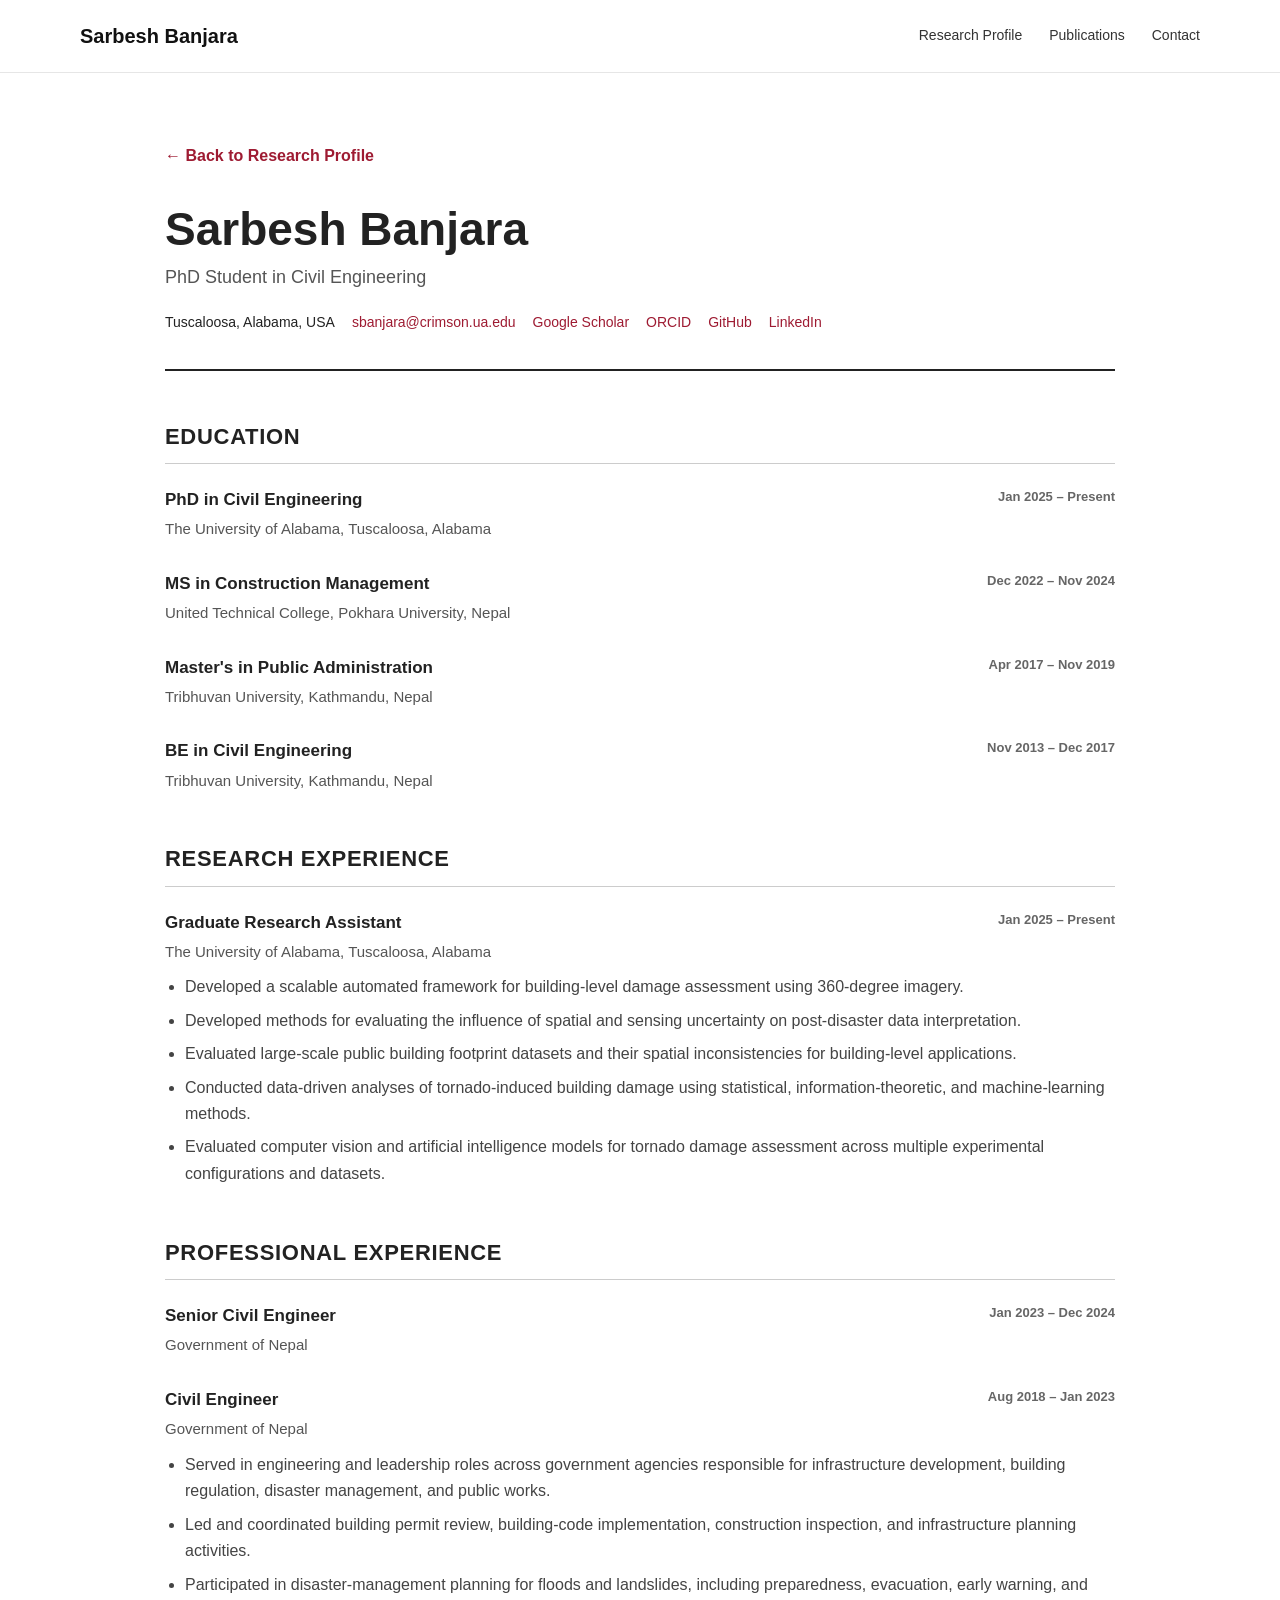
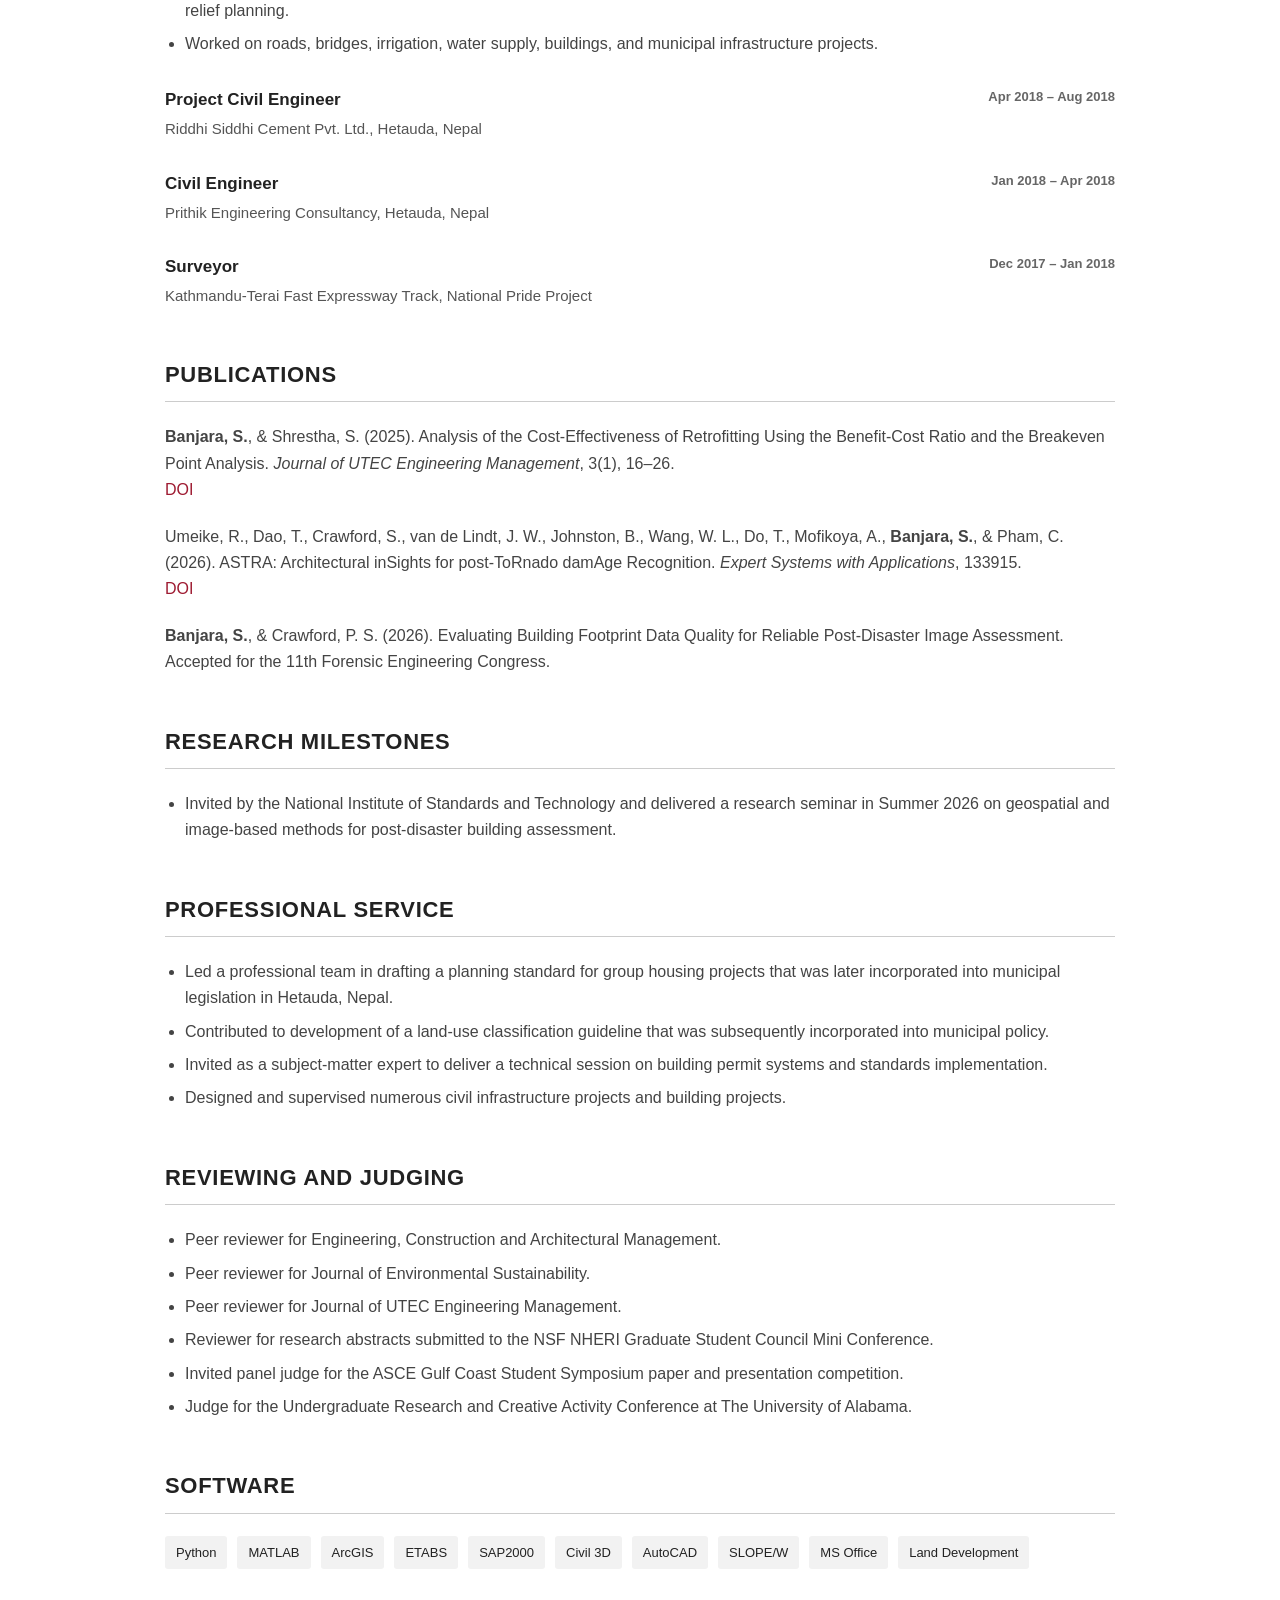
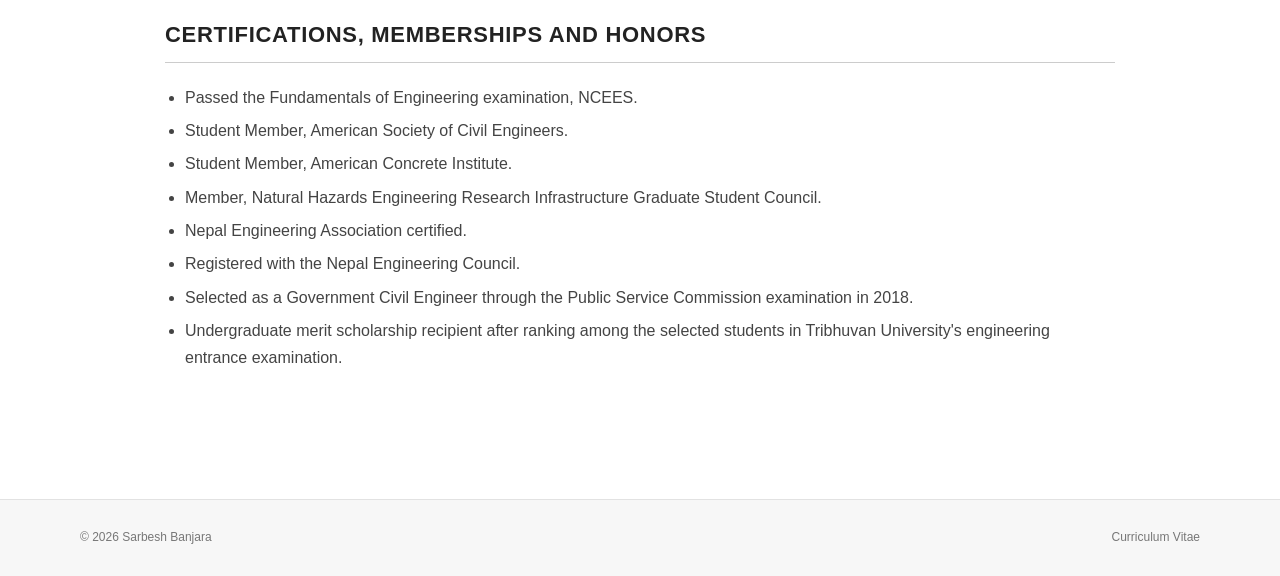
==== cv.html @ 15e5b8e7 "Create cv.html" ====
<!DOCTYPE html>
<html lang="en">

<head>

  <meta charset="UTF-8">

  <meta name="viewport"
        content="width=device-width, initial-scale=1.0">

  <meta name="robots"
        content="index, follow">

  <title>Curriculum Vitae | Sarbesh Banjara</title>

  <link rel="stylesheet"
        href="style.css">


  <style>

    .cv-page {
      width: 90%;
      max-width: 950px;
      margin: auto;
      padding: 70px 0 100px;
    }


    .cv-header {
      padding-bottom: 35px;
      border-bottom: 2px solid #222;
      margin-bottom: 45px;
    }


    .cv-header h1 {
      font-size: 46px;
      line-height: 1.1;
      margin-bottom: 8px;
    }


    .cv-header .cv-title {
      color: #555;
      font-size: 18px;
      margin-bottom: 18px;
    }


    .cv-contact {
      display: flex;
      flex-wrap: wrap;
      gap: 17px;
      font-size: 14px;
    }


    .cv-contact a {
      color: #9e1b32;
      text-decoration: none;
    }


    .cv-section {
      margin-top: 48px;
    }


    .cv-section h2 {
      color: #222;
      font-size: 22px;
      text-transform: uppercase;
      letter-spacing: 0.7px;
      padding-bottom: 8px;
      border-bottom: 1px solid #ccc;
      margin-bottom: 22px;
    }


    .cv-entry {
      margin-bottom: 28px;
    }


    .cv-entry-header {
      display: flex;
      justify-content: space-between;
      gap: 30px;
      margin-bottom: 6px;
    }


    .cv-entry h3 {
      font-size: 17px;
      margin-bottom: 3px;
    }


    .cv-entry .organization {
      color: #555;
      font-size: 15px;
    }


    .cv-date {
      white-space: nowrap;
      color: #666;
      font-size: 13px;
      font-weight: 600;
    }


    .cv-entry ul {
      margin-top: 10px;
      margin-left: 20px;
    }


    .cv-entry li {
      margin-bottom: 7px;
      color: #444;
    }


    .cv-publication {
      margin-bottom: 20px;
    }


    .cv-publication p {
      color: #444;
    }


    .cv-publication a {
      color: #9e1b32;
      text-decoration: none;
    }


    .back-profile {
      display: inline-block;
      color: #9e1b32;
      text-decoration: none;
      font-weight: 700;
      margin-bottom: 35px;
    }


    .skills-list {
      display: flex;
      flex-wrap: wrap;
      gap: 10px;
    }


    .skill {
      padding: 6px 11px;
      background: #f2f2f2;
      border-radius: 3px;
      font-size: 13px;
    }


    @media (max-width: 700px) {

      .cv-header h1 {
        font-size: 37px;
      }


      .cv-entry-header {
        flex-direction: column;
        gap: 4px;
      }


      .cv-date {
        white-space: normal;
      }

    }

  </style>

</head>


<body>


<header>

  <nav class="container">

    <div class="logo">

      <a href="index.html">
        Sarbesh Banjara
      </a>

    </div>


    <div class="nav-links">

      <a href="index.html">
        Research Profile
      </a>

      <a href="index.html#publications">
        Publications
      </a>

      <a href="index.html#contact">
        Contact
      </a>

    </div>

  </nav>

</header>



<main class="cv-page">


<a class="back-profile"
   href="index.html">

  ← Back to Research Profile

</a>



<section class="cv-header">


  <h1>
    Sarbesh Banjara
  </h1>


  <p class="cv-title">
    PhD Student in Civil Engineering
  </p>


  <div class="cv-contact">


    <span>
      Tuscaloosa, Alabama, USA
    </span>


    <a href="mailto:sbanjara@crimson.ua.edu">
      sbanjara@crimson.ua.edu
    </a>


    <a href="https://scholar.google.com/citations?user=kjyUDR0AAAAJ&hl=en"
       target="_blank"
       rel="noopener noreferrer">

      Google Scholar

    </a>


    <a href="https://orcid.org/0009-0007-2245-5769"
       target="_blank"
       rel="noopener noreferrer">

      ORCID

    </a>


    <a href="https://github.com/sarbesh08"
       target="_blank"
       rel="noopener noreferrer">

      GitHub

    </a>


    <a href="https://www.linkedin.com/in/sarbesh-banjara-b74265155/"
       target="_blank"
       rel="noopener noreferrer">

      LinkedIn

    </a>


  </div>


</section>



<section class="cv-section">


  <h2>
    Education
  </h2>



  <div class="cv-entry">

    <div class="cv-entry-header">

      <div>

        <h3>
          PhD in Civil Engineering
        </h3>

        <p class="organization">
          The University of Alabama, Tuscaloosa, Alabama
        </p>

      </div>

      <div class="cv-date">
        Jan 2025 – Present
      </div>

    </div>

  </div>



  <div class="cv-entry">

    <div class="cv-entry-header">

      <div>

        <h3>
          MS in Construction Management
        </h3>

        <p class="organization">
          United Technical College, Pokhara University, Nepal
        </p>

      </div>

      <div class="cv-date">
        Dec 2022 – Nov 2024
      </div>

    </div>

  </div>



  <div class="cv-entry">

    <div class="cv-entry-header">

      <div>

        <h3>
          Master's in Public Administration
        </h3>

        <p class="organization">
          Tribhuvan University, Kathmandu, Nepal
        </p>

      </div>

      <div class="cv-date">
        Apr 2017 – Nov 2019
      </div>

    </div>

  </div>



  <div class="cv-entry">

    <div class="cv-entry-header">

      <div>

        <h3>
          BE in Civil Engineering
        </h3>

        <p class="organization">
          Tribhuvan University, Kathmandu, Nepal
        </p>

      </div>

      <div class="cv-date">
        Nov 2013 – Dec 2017
      </div>

    </div>

  </div>


</section>



<section class="cv-section">


  <h2>
    Research Experience
  </h2>


  <div class="cv-entry">


    <div class="cv-entry-header">

      <div>

        <h3>
          Graduate Research Assistant
        </h3>

        <p class="organization">
          The University of Alabama, Tuscaloosa, Alabama
        </p>

      </div>


      <div class="cv-date">
        Jan 2025 – Present
      </div>

    </div>


    <ul>

      <li>
        Developed a scalable automated framework for building-level
        damage assessment using 360-degree imagery.
      </li>

      <li>
        Developed methods for evaluating the influence of spatial
        and sensing uncertainty on post-disaster data interpretation.
      </li>

      <li>
        Evaluated large-scale public building footprint datasets
        and their spatial inconsistencies for building-level applications.
      </li>

      <li>
        Conducted data-driven analyses of tornado-induced building damage
        using statistical, information-theoretic, and machine-learning methods.
      </li>

      <li>
        Evaluated computer vision and artificial intelligence models
        for tornado damage assessment across multiple experimental
        configurations and datasets.
      </li>

    </ul>


  </div>


</section>



<section class="cv-section">


  <h2>
    Professional Experience
  </h2>



  <div class="cv-entry">


    <div class="cv-entry-header">

      <div>

        <h3>
          Senior Civil Engineer
        </h3>

        <p class="organization">
          Government of Nepal
        </p>

      </div>


      <div class="cv-date">
        Jan 2023 – Dec 2024
      </div>

    </div>


  </div>



  <div class="cv-entry">


    <div class="cv-entry-header">

      <div>

        <h3>
          Civil Engineer
        </h3>

        <p class="organization">
          Government of Nepal
        </p>

      </div>


      <div class="cv-date">
        Aug 2018 – Jan 2023
      </div>

    </div>


    <ul>

      <li>
        Served in engineering and leadership roles across government
        agencies responsible for infrastructure development,
        building regulation, disaster management, and public works.
      </li>

      <li>
        Led and coordinated building permit review,
        building-code implementation, construction inspection,
        and infrastructure planning activities.
      </li>

      <li>
        Participated in disaster-management planning for floods
        and landslides, including preparedness, evacuation,
        early warning, and relief planning.
      </li>

      <li>
        Worked on roads, bridges, irrigation, water supply,
        buildings, and municipal infrastructure projects.
      </li>

    </ul>


  </div>



  <div class="cv-entry">


    <div class="cv-entry-header">

      <div>

        <h3>
          Project Civil Engineer
        </h3>

        <p class="organization">
          Riddhi Siddhi Cement Pvt. Ltd., Hetauda, Nepal
        </p>

      </div>


      <div class="cv-date">
        Apr 2018 – Aug 2018
      </div>

    </div>


  </div>



  <div class="cv-entry">


    <div class="cv-entry-header">

      <div>

        <h3>
          Civil Engineer
        </h3>

        <p class="organization">
          Prithik Engineering Consultancy, Hetauda, Nepal
        </p>

      </div>


      <div class="cv-date">
        Jan 2018 – Apr 2018
      </div>

    </div>


  </div>



  <div class="cv-entry">


    <div class="cv-entry-header">

      <div>

        <h3>
          Surveyor
        </h3>

        <p class="organization">
          Kathmandu-Terai Fast Expressway Track,
          National Pride Project
        </p>

      </div>


      <div class="cv-date">
        Dec 2017 – Jan 2018
      </div>

    </div>


  </div>


</section>



<section class="cv-section">


  <h2>
    Publications
  </h2>



  <div class="cv-publication">


    <p>

      <strong>Banjara, S.</strong>, & Shrestha, S. (2025).
      Analysis of the Cost-Effectiveness of Retrofitting Using the
      Benefit-Cost Ratio and the Breakeven Point Analysis.
      <em>Journal of UTEC Engineering Management</em>,
      3(1), 16–26.

    </p>


    <a href="https://doi.org/10.3126/juem.v3i1.84513"
       target="_blank"
       rel="noopener noreferrer">

      DOI

    </a>


  </div>



  <div class="cv-publication">


    <p>

      Umeike, R., Dao, T., Crawford, S.,
      van de Lindt, J. W., Johnston, B.,
      Wang, W. L., Do, T., Mofikoya, A.,
      <strong>Banjara, S.</strong>, & Pham, C. (2026).
      ASTRA: Architectural inSights for post-ToRnado damAge Recognition.
      <em>Expert Systems with Applications</em>, 133915.

    </p>


    <a href="https://doi.org/10.1016/j.eswa.2026.133915"
       target="_blank"
       rel="noopener noreferrer">

      DOI

    </a>


  </div>



  <div class="cv-publication">


    <p>

      <strong>Banjara, S.</strong>, & Crawford, P. S. (2026).
      Evaluating Building Footprint Data Quality for Reliable
      Post-Disaster Image Assessment.
      Accepted for the 11th Forensic Engineering Congress.

    </p>


  </div>


</section>



<section class="cv-section">


  <h2>
    Research Milestones
  </h2>


  <div class="cv-entry">

    <ul>

      <li>
        Invited by the National Institute of Standards and Technology
        and delivered a research seminar in Summer 2026 on geospatial
        and image-based methods for post-disaster building assessment.
      </li>

    </ul>

  </div>


</section>



<section class="cv-section">


  <h2>
    Professional Service
  </h2>


  <div class="cv-entry">

    <ul>

      <li>
        Led a professional team in drafting a planning standard
        for group housing projects that was later incorporated
        into municipal legislation in Hetauda, Nepal.
      </li>

      <li>
        Contributed to development of a land-use classification
        guideline that was subsequently incorporated into municipal policy.
      </li>

      <li>
        Invited as a subject-matter expert to deliver a technical
        session on building permit systems and standards implementation.
      </li>

      <li>
        Designed and supervised numerous civil infrastructure projects
        and building projects.
      </li>

    </ul>

  </div>


</section>



<section class="cv-section">


  <h2>
    Reviewing and Judging
  </h2>


  <div class="cv-entry">

    <ul>

      <li>
        Peer reviewer for Engineering, Construction and Architectural Management.
      </li>

      <li>
        Peer reviewer for Journal of Environmental Sustainability.
      </li>

      <li>
        Peer reviewer for Journal of UTEC Engineering Management.
      </li>

      <li>
        Reviewer for research abstracts submitted to the
        NSF NHERI Graduate Student Council Mini Conference.
      </li>

      <li>
        Invited panel judge for the ASCE Gulf Coast Student Symposium
        paper and presentation competition.
      </li>

      <li>
        Judge for the Undergraduate Research and Creative Activity Conference
        at The University of Alabama.
      </li>

    </ul>

  </div>


</section>



<section class="cv-section">


  <h2>
    Software
  </h2>


  <div class="skills-list">

    <span class="skill">Python</span>

    <span class="skill">MATLAB</span>

    <span class="skill">ArcGIS</span>

    <span class="skill">ETABS</span>

    <span class="skill">SAP2000</span>

    <span class="skill">Civil 3D</span>

    <span class="skill">AutoCAD</span>

    <span class="skill">SLOPE/W</span>

    <span class="skill">MS Office</span>

    <span class="skill">Land Development</span>

  </div>


</section>



<section class="cv-section">


  <h2>
    Certifications, Memberships and Honors
  </h2>


  <div class="cv-entry">

    <ul>

      <li>
        Passed the Fundamentals of Engineering examination, NCEES.
      </li>

      <li>
        Student Member, American Society of Civil Engineers.
      </li>

      <li>
        Student Member, American Concrete Institute.
      </li>

      <li>
        Member, Natural Hazards Engineering Research Infrastructure
        Graduate Student Council.
      </li>

      <li>
        Nepal Engineering Association certified.
      </li>

      <li>
        Registered with the Nepal Engineering Council.
      </li>

      <li>
        Selected as a Government Civil Engineer through the
        Public Service Commission examination in 2018.
      </li>

      <li>
        Undergraduate merit scholarship recipient after ranking
        among the selected students in Tribhuvan University's
        engineering entrance examination.
      </li>

    </ul>

  </div>


</section>



</main>



<footer>


  <div class="container footer-content">

    <p>
      © 2026 Sarbesh Banjara
    </p>

    <p>
      Curriculum Vitae
    </p>

  </div>


</footer>


</body>

</html>
---- style.css ----
* {
  margin: 0;
  padding: 0;
  box-sizing: border-box;
}


html {
  scroll-behavior: smooth;
}


body {
  font-family: Arial, Helvetica, sans-serif;
  color: #222;
  line-height: 1.65;
  background: #ffffff;
}


.container {
  width: 90%;
  max-width: 1120px;
  margin: auto;
}



/* HEADER */

header {
  background: rgba(255, 255, 255, 0.97);
  border-bottom: 1px solid #e6e6e6;

  position: sticky;
  top: 0;

  z-index: 1000;
}


nav {
  min-height: 72px;

  display: flex;
  justify-content: space-between;
  align-items: center;
}


.logo a {
  color: #111;
  text-decoration: none;

  font-size: 20px;
  font-weight: 700;
}


.nav-links {
  display: flex;
  align-items: center;
  gap: 27px;
}


.nav-links a {
  color: #333;
  text-decoration: none;

  font-size: 14px;
  font-weight: 500;

  transition: 0.2s;
}


.nav-links a:hover {
  color: #9e1b32;
}



/* HERO */

.hero {
  min-height: 610px;

  display: grid;
  grid-template-columns: 1.6fr 0.8fr;

  gap: 80px;

  align-items: center;
}


.small-title {
  color: #9e1b32;

  font-size: 14px;
  font-weight: 700;

  text-transform: uppercase;
  letter-spacing: 1.2px;

  margin-bottom: 15px;
}


.hero h1 {
  font-size: 58px;
  line-height: 1.05;

  letter-spacing: -1.5px;

  margin-bottom: 18px;
}


.hero h2 {
  max-width: 720px;

  color: #555;

  font-size: 23px;
  line-height: 1.4;
  font-weight: 400;

  margin-bottom: 25px;
}


.hero-text > p:not(.small-title) {
  max-width: 690px;

  color: #444;

  font-size: 17px;
}


.hero-image {
  text-align: center;
}


.hero-image img {
  width: 100%;
  max-width: 310px;

  border-radius: 8px;

  object-fit: cover;
}


.buttons {
  display: flex;
  gap: 14px;

  margin-top: 30px;
}


.primary-button,
.secondary-button {
  display: inline-block;

  padding: 11px 20px;

  border-radius: 4px;

  text-decoration: none;

  font-size: 14px;
  font-weight: 700;

  transition: 0.2s;
}


.primary-button {
  background: #9e1b32;
  color: #fff;
}


.primary-button:hover {
  background: #7f1528;
}


.secondary-button {
  color: #9e1b32;

  border: 1px solid #9e1b32;

  background: #fff;
}


.secondary-button:hover {
  background: #f7eef0;
}


.profile-links {
  display: flex;
  flex-wrap: wrap;

  gap: 18px;

  margin-top: 27px;
}


.profile-links a {
  color: #555;

  text-decoration: none;

  font-size: 13px;
  font-weight: 600;
}


.profile-links a:hover {
  color: #9e1b32;
}



/* GENERAL SECTIONS */

.section {
  padding: 85px 0;
}


.light-section {
  background: #f7f7f7;
}


.section-label {
  color: #9e1b32;

  font-size: 12px;
  font-weight: 700;

  text-transform: uppercase;
  letter-spacing: 1.4px;

  margin-bottom: 8px;
}


.section h2 {
  font-size: 34px;
  line-height: 1.2;

  margin-bottom: 34px;
}


.section > p,
.section .container > p {
  max-width: 820px;
}


.large-text {
  font-size: 20px;

  color: #333;

  margin-bottom: 18px;
}



/* RESEARCH INTERESTS */

.grid {
  display: grid;

  grid-template-columns: repeat(2, 1fr);

  gap: 22px;
}


.card {
  background: #fff;

  border: 1px solid #e5e5e5;

  padding: 30px;

  border-radius: 5px;

  transition: transform 0.2s, box-shadow 0.2s;
}


.card:hover {
  transform: translateY(-3px);

  box-shadow: 0 8px 25px rgba(0, 0, 0, 0.05);
}


.card-number {
  color: #9e1b32;

  font-size: 12px;
  font-weight: 700;

  margin-bottom: 15px;
}


.card h3 {
  font-size: 21px;

  margin-bottom: 10px;
}


.card p {
  color: #555;

  font-size: 15px;
}



/* PROJECTS */

.project {
  display: grid;

  grid-template-columns: 80px 1fr;

  gap: 20px;

  padding: 30px 0;

  border-bottom: 1px solid #ddd;
}


.project:first-of-type {
  border-top: 1px solid #ddd;
}


.project-number {
  color: #9e1b32;

  font-size: 14px;
  font-weight: 700;

  padding-top: 4px;
}


.project-content h3 {
  font-size: 22px;

  margin-bottom: 8px;
}


.project-content p {
  max-width: 780px;

  color: #555;
}



/* PUBLICATIONS */

.publication {
  display: grid;

  grid-template-columns: 90px 1fr;

  gap: 22px;

  padding: 30px 0;

  border-bottom: 1px solid #ddd;
}


.publication:first-of-type {
  border-top: 1px solid #ddd;
}


.publication-year {
  color: #9e1b32;

  font-size: 14px;
  font-weight: 700;

  padding-top: 3px;
}


.publication-content h3 {
  max-width: 850px;

  font-size: 19px;
  line-height: 1.45;

  margin-bottom: 10px;
}


.publication-content h3 a {
  color: #222;

  text-decoration: none;
}


.publication-content h3 a:hover {
  color: #9e1b32;
}


.authors {
  color: #444;

  font-size: 14px;

  margin-bottom: 5px;
}


.venue {
  color: #666;

  font-size: 14px;
  font-style: italic;

  margin-bottom: 10px;
}


.publication-links a {
  color: #9e1b32;

  text-decoration: none;

  font-size: 13px;
  font-weight: 700;
}


.status-badge {
  display: inline-block;

  padding: 4px 9px;

  background: #eee;

  color: #555;

  border-radius: 3px;

  font-size: 11px;
  font-weight: 700;

  text-transform: uppercase;
}


.all-publications {
  margin-top: 30px;
}


.all-publications a {
  color: #9e1b32;

  text-decoration: none;

  font-weight: 700;
}



/* CONTACT */

.contact-section {
  background: #fff;
}


.contact-grid {
  display: grid;

  grid-template-columns: 1.4fr 0.6fr;

  gap: 70px;
}


.contact-information h3 {
  font-size: 22px;

  margin-bottom: 12px;
}


.contact-information p {
  color: #555;

  margin-bottom: 4px;
}


.email {
  margin-top: 16px;
}


.email a {
  color: #9e1b32;

  text-decoration: none;

  font-weight: 700;
}


.contact-links {
  display: flex;

  flex-direction: column;

  align-items: flex-start;

  gap: 12px;
}


.contact-links a {
  color: #333;

  text-decoration: none;

  font-weight: 600;

  padding-bottom: 3px;

  border-bottom: 1px solid #ccc;
}


.contact-links a:hover {
  color: #9e1b32;

  border-color: #9e1b32;
}



/* FOOTER */

footer {
  background: #f7f7f7;

  border-top: 1px solid #e2e2e2;

  padding: 28px 0;
}


.footer-content {
  display: flex;

  justify-content: space-between;

  color: #777;

  font-size: 12px;
}



/* MOBILE */

@media (max-width: 800px) {

  .nav-links {
    display: none;
  }


  .hero {
    grid-template-columns: 1fr;

    gap: 35px;

    padding: 65px 0;
  }


  .hero-image {
    order: -1;

    text-align: left;
  }


  .hero-image img {
    max-width: 220px;
  }


  .hero h1 {
    font-size: 42px;
  }


  .hero h2 {
    font-size: 20px;
  }


  .grid {
    grid-template-columns: 1fr;
  }


  .project {
    grid-template-columns: 45px 1fr;
  }


  .publication {
    grid-template-columns: 1fr;

    gap: 5px;
  }


  .contact-grid {
    grid-template-columns: 1fr;

    gap: 35px;
  }


  .footer-content {
    flex-direction: column;

    gap: 5px;
  }

}
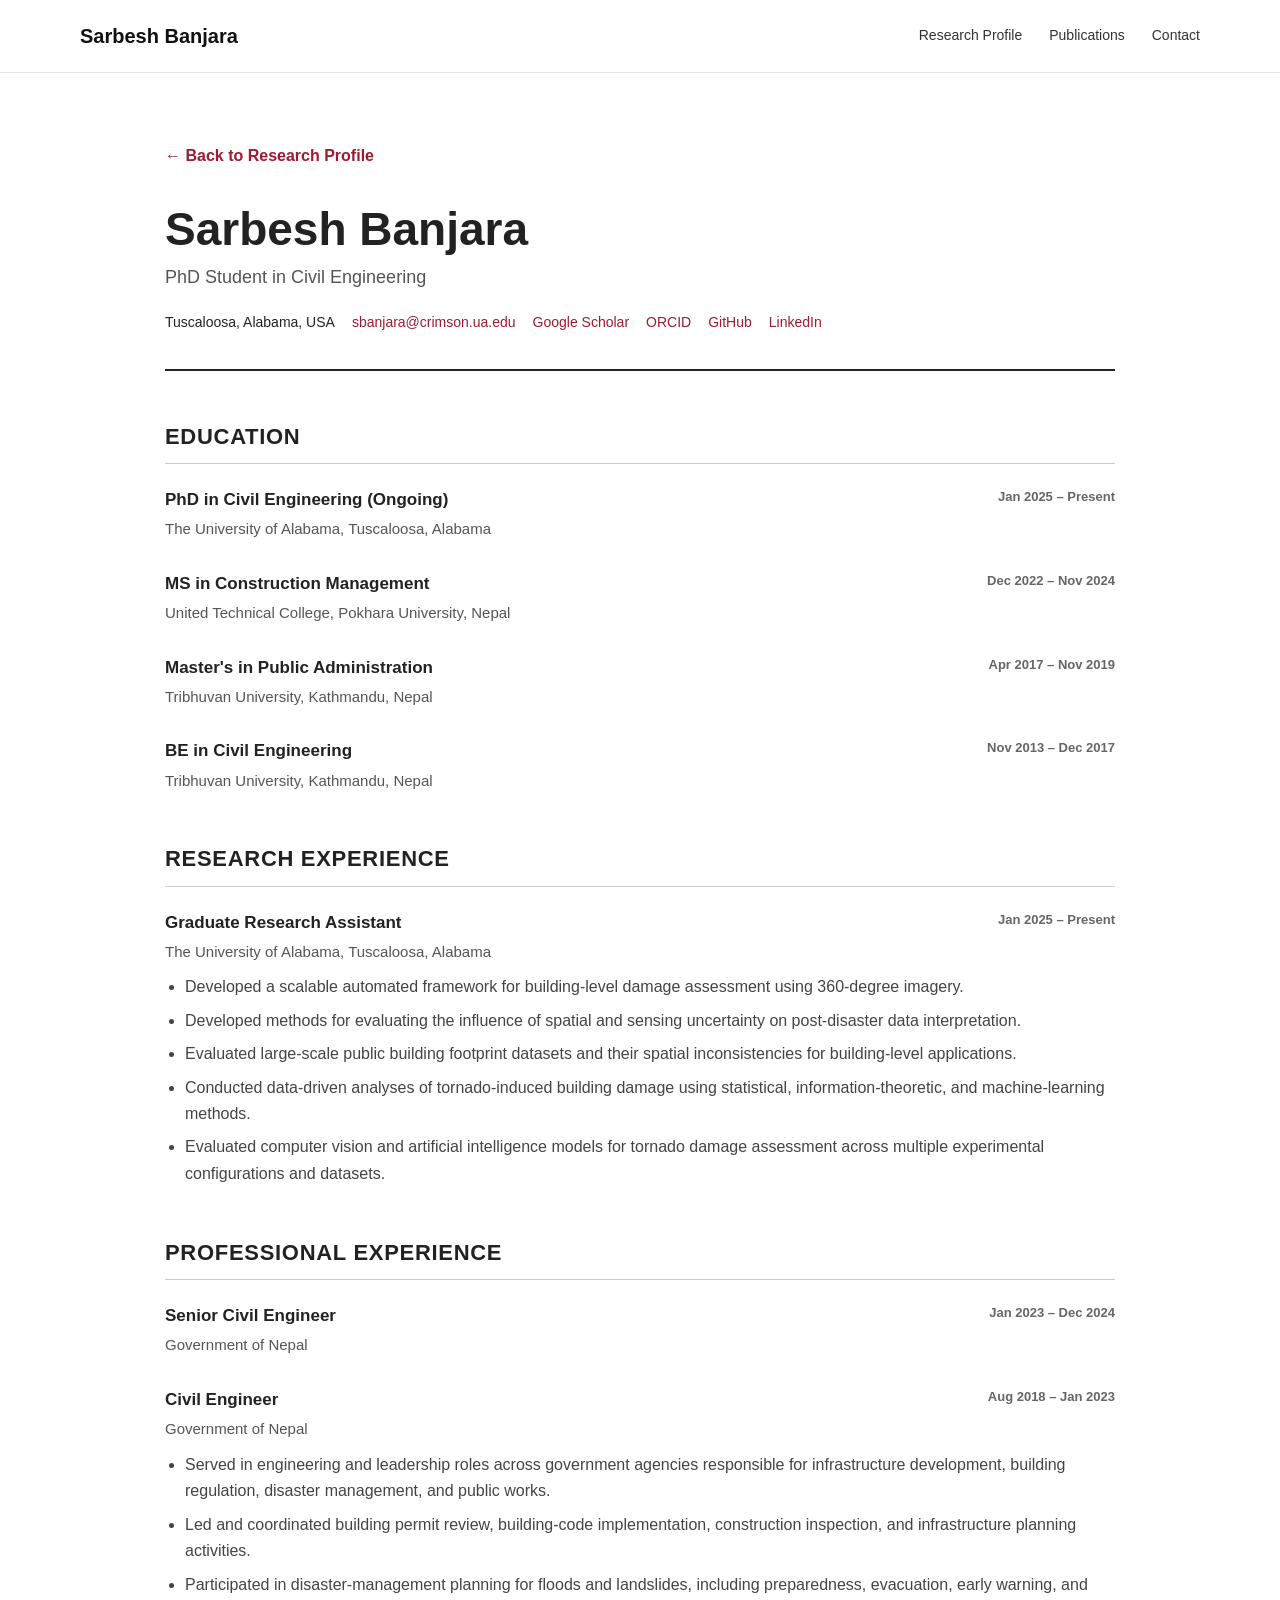
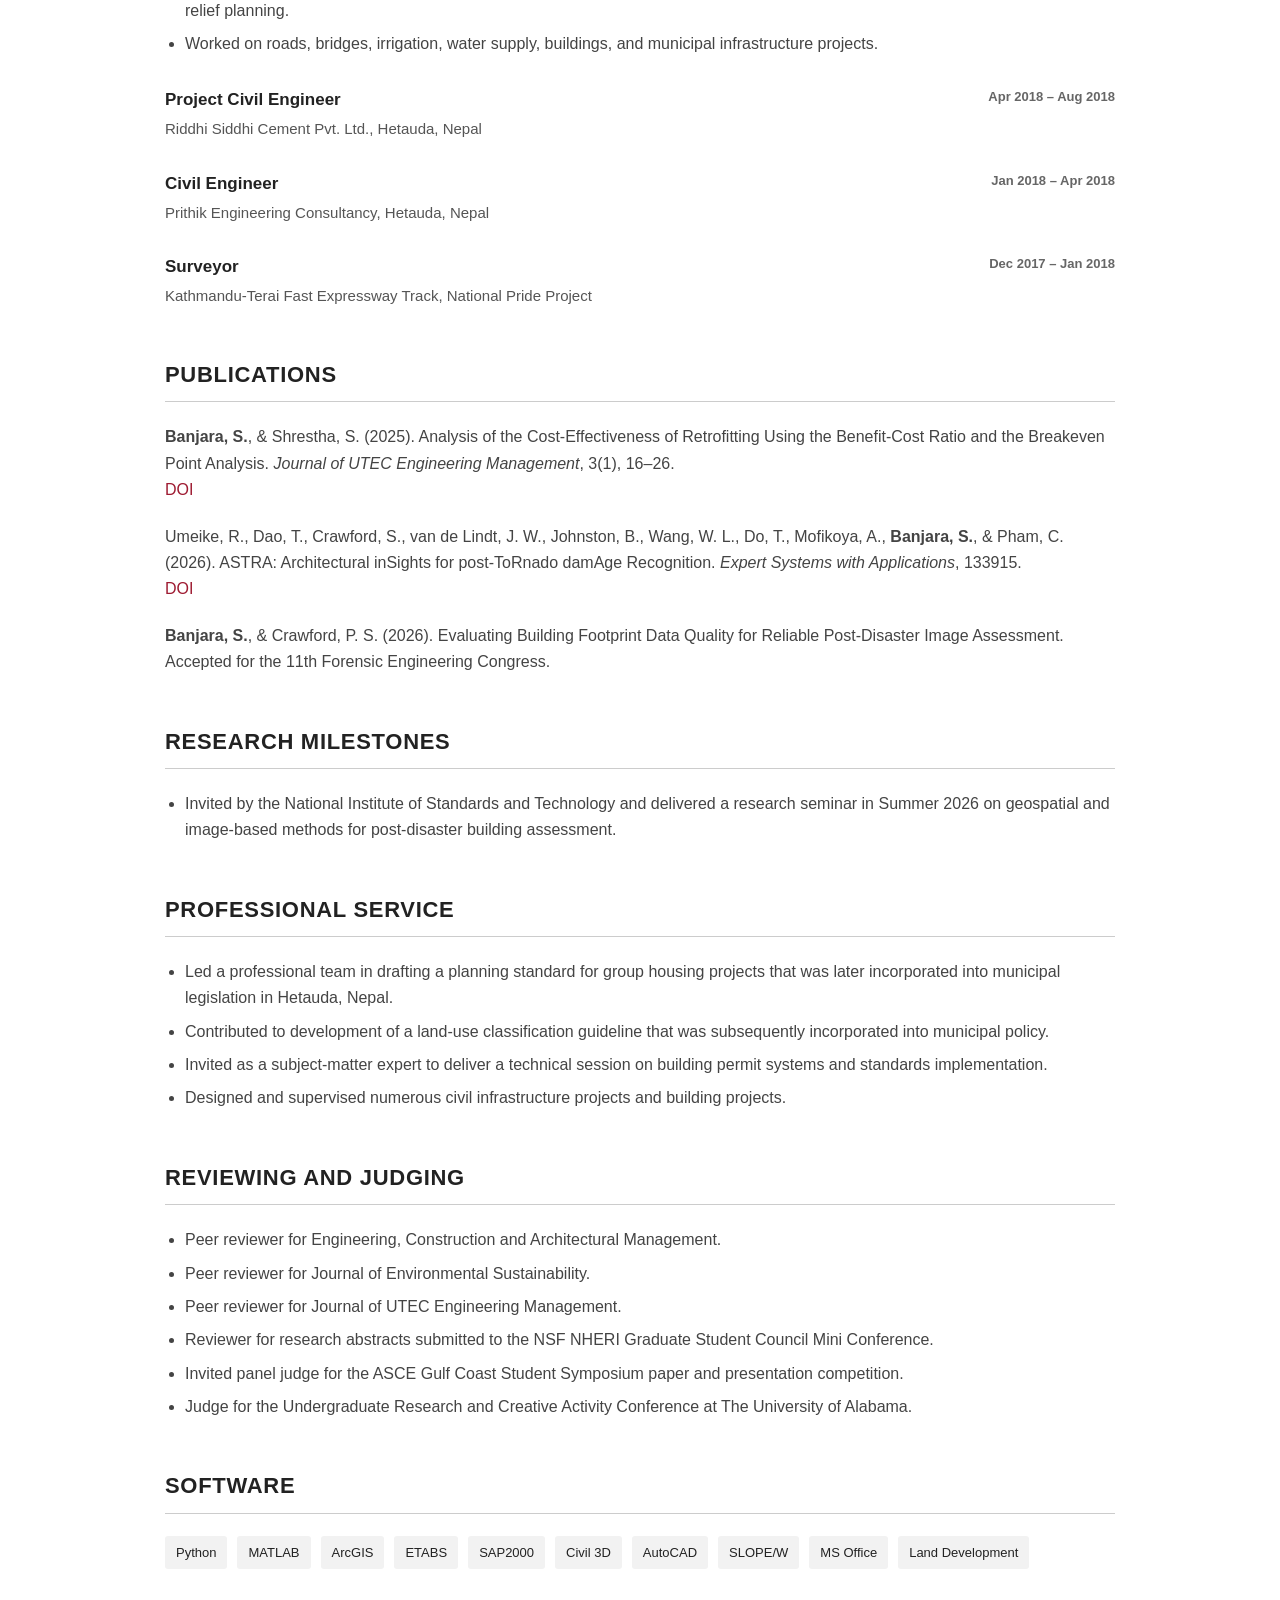
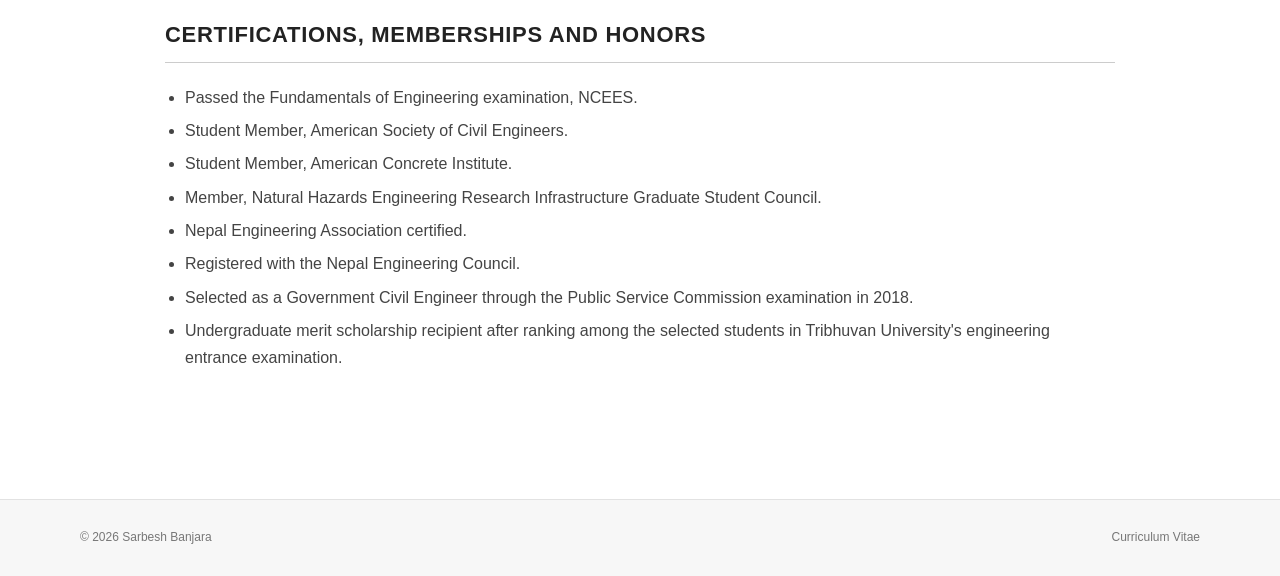
==== commit 2633cd1f: "Update cv.html" ====
--- a/cv.html
+++ b/cv.html
@@ -322,7 +322,7 @@
       <div>
 
         <h3>
-          PhD in Civil Engineering
+          PhD in Civil Engineering (Ongoing)
         </h3>
 
         <p class="organization">
